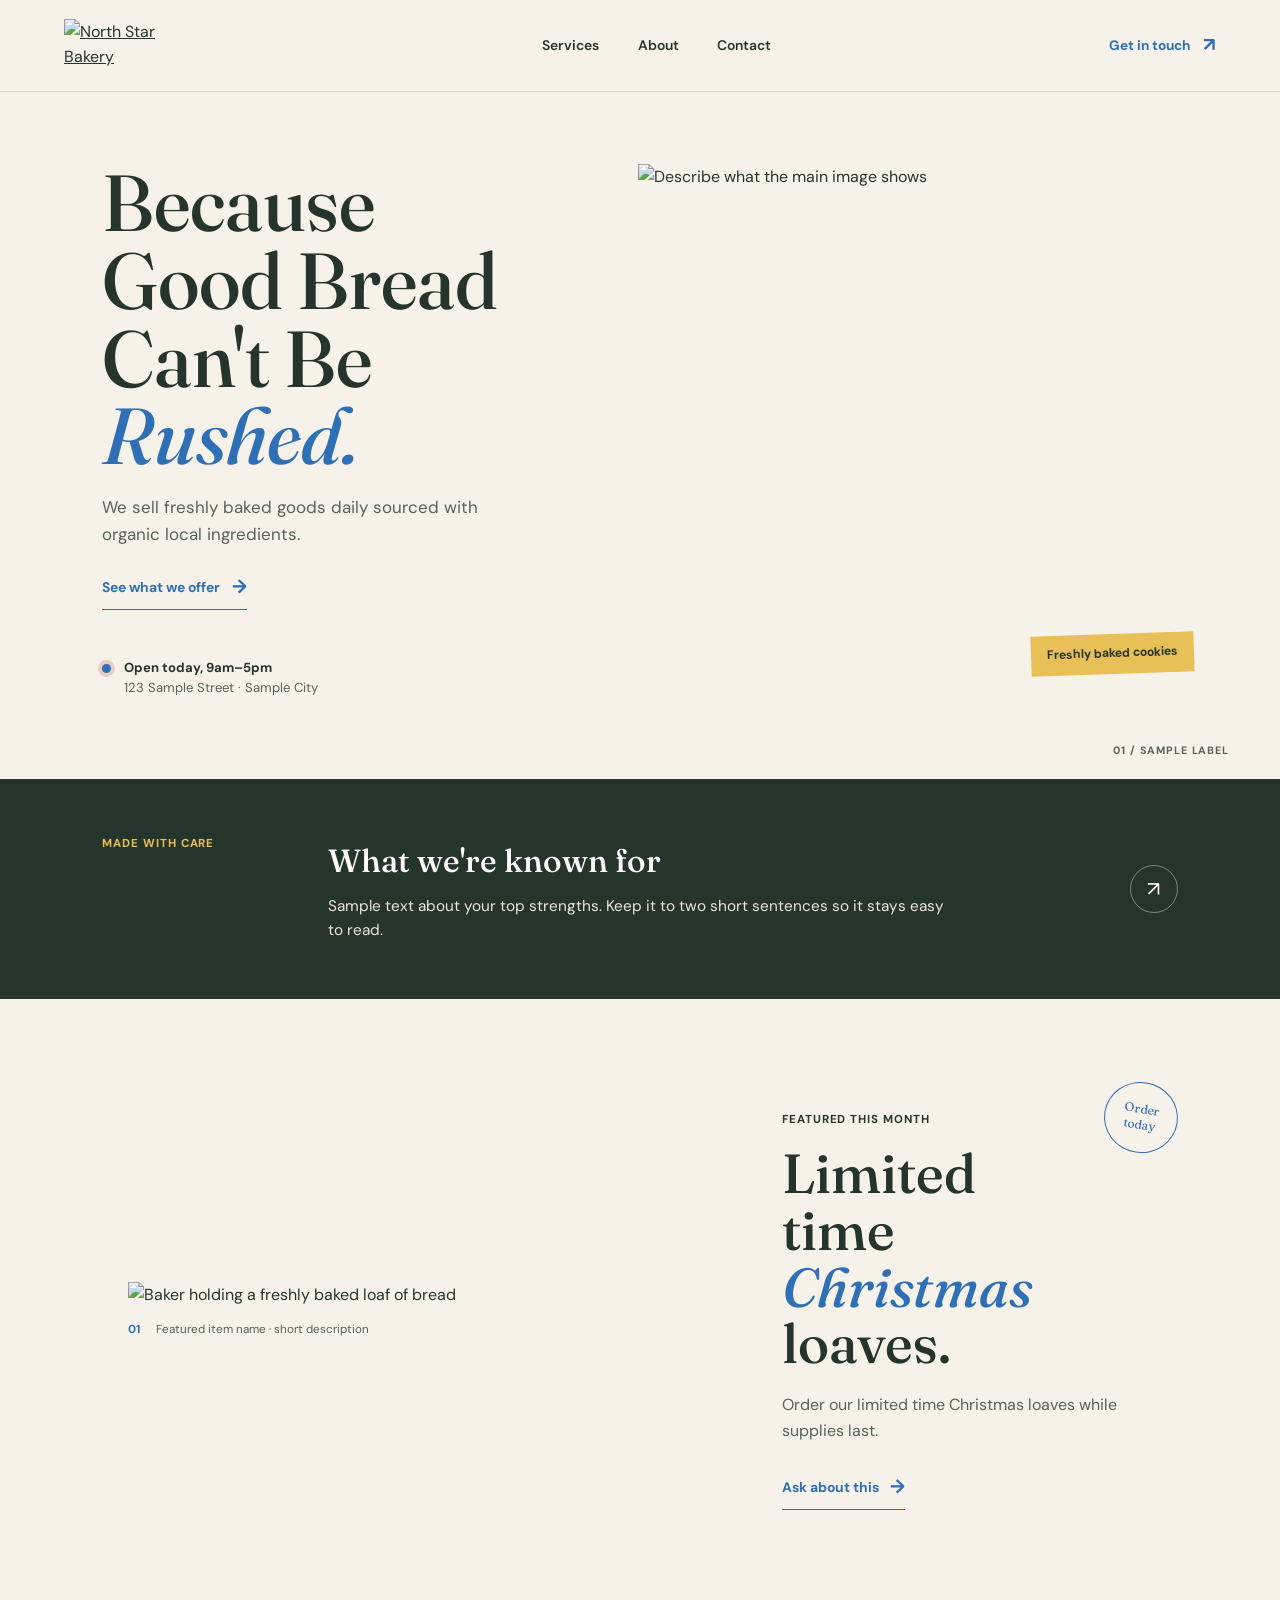
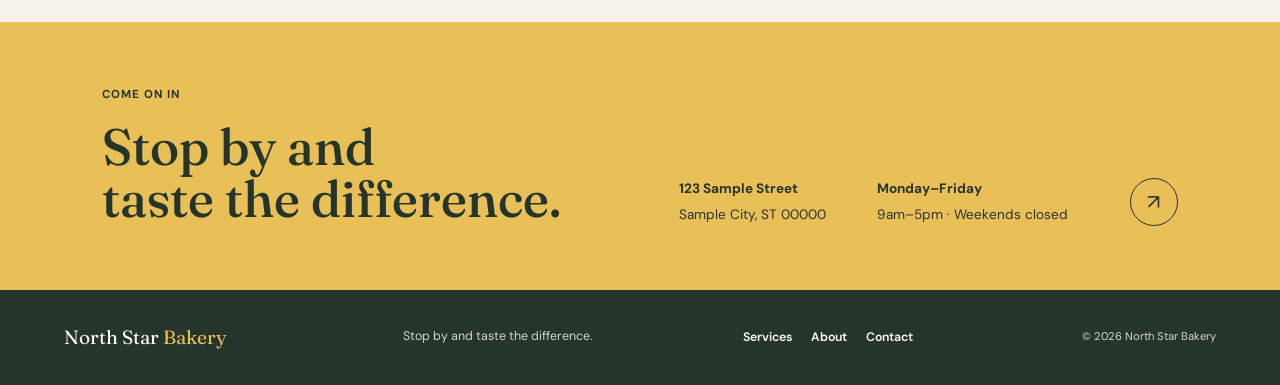
==== index.html @ 765b71d8 "Add files via upload" ====
<!doctype html>
<!--
  HOME PAGE
  HOW TO READ THIS FILE
  - HTML comments (like this one) are notes only you can see.
  - Look for "EDIT:" comments. They tell you what to change.
  - Change the TEXT between tags. Leave class="..." names alone, because styles.css uses them.
  - The header, nav and footer repeat on every page, so update them in all 4 files.
-->
<html lang="en">
<head>
  <meta charset="utf-8">
  <meta name="viewport" content="width=device-width, initial-scale=1">
  <!-- EDIT: This short description shows up in Google search results. -->
  <meta name="description" content="A short sentence describing your business.">
  <!-- EDIT: This is the text on the browser tab. Pattern: Page Name | Business Name -->
  <title>North Star Bakery | Your Tagline</title>
  <link rel="stylesheet" href="styles.css">
</head>
<body>
  <a class="skip-link" href="#main">Skip to content</a>

  <!-- ===== HEADER (same on every page) ===== -->
  <header class="site-header">
    <!-- EDIT: Swap the image file (src) for your logo. Keep the alt text describing it. -->
    <a class="brand" href="index.html" aria-label="North Star Bakery home"><img src="./Bakery_c/bakery-logo_c.png" alt="North Star Bakery"></a>
    <nav class="primary-nav" aria-label="Main navigation">
      <!-- EDIT: Change the link text. Do NOT change the href file names unless you rename the files. -->
      <a href="products.html">Services</a>
      <a href="about.html">About</a>
      <a href="contact.html">Contact</a>
    </nav>
    <!-- EDIT: This is the main call-to-action button (top right). -->
    <a class="header-order" href="contact.html#request">Get in touch <span aria-hidden="true">↗</span></a>
  </header>

  <main id="main">

    <!-- ===== HERO: the first thing visitors see ===== -->
    <section class="home-hero">
      <div class="hero-copy">
        <h1>Because Good Bread <br>Can't Be <em>Rushed.</em></h1>
        <p class="hero-intro">We sell freshly baked goods daily sourced with organic local ingredients.</p>
        <!-- EDIT: Link text. The arrow is decorative. -->
        <a class="text-link" href="products.html">See what we offer <span aria-hidden="true">→</span></a>
        <div class="hero-hours">
          <span class="open-dot" aria-hidden="true"></span>
          <!-- EDIT: Hours and address summary. -->
          <p><strong>Open today, 9am–5pm</strong><br>123 Sample Street · Sample City</p>
        </div>
      </div>
      <div class="hero-image-wrap">
        <picture class="hero-picture">
          <source media="(min-width: 720px)" srcset="./Bakery_c/bakery-feature-large_c.png">
          <img src="./Bakery_c/bakery-feature-small_c.png" alt="Describe what the main image shows" fetchpriority="high">
        </picture>
        <span class="image-note">Freshly baked cookies</span>
      </div>
      <div class="hero-index" aria-hidden="true">01 / SAMPLE LABEL</div>
    </section>

    <!-- ===== GREEN INTRO BAND ===== -->
    <section class="intro-band" aria-labelledby="known-for">
      <div class="section-label">Made with care</div>
      <div>
        <h2 id="known-for">What we're known for</h2>
        <p class="intro-band-copy">Sample text about your top strengths. Keep it to two short sentences so it stays easy to read.</p>
      </div>
      <a class="round-link" href="products.html" aria-label="Explore our services"><span aria-hidden="true">↗</span></a>
    </section>

    <!-- ===== FEATURE: one highlighted product, service or story ===== -->
    <section class="week-feature" aria-labelledby="weekly-title">
      <figure class="loaf-figure">
        <img src="./Bakery_c/bakery-signature-loaf_c.png" alt="Baker holding a freshly baked loaf of bread" fetchpriority="high">
        <figcaption><span>01</span> Featured item name · short description</figcaption>
      </figure>
      <div class="week-copy">
        <p class="eyebrow">Featured this month</p>
        <h2 id="weekly-title">Limited <br>time <br><em>Christmas</em><br>loaves.</h2>
        <p>Order our limited time Christmas loaves while supplies last.</p>
        <a class="text-link" href="contact.html#request">Ask about this <span aria-hidden="true">→</span></a>
      </div>
      <!-- EDIT: The round stamp. Keep it very short. -->
      <div class="week-stamp" aria-hidden="true">Order <br>today</div>
    </section>

    <!-- ===== YELLOW VISIT STRIP ===== -->
    <section class="visit-strip" aria-label="Visit us">
      <div>
        <p class="eyebrow">Come on in</p>
        <h2>Stop by and <br>taste the difference.</h2>
      </div>
      <div class="visit-details">
        <!-- EDIT: Address and hours. -->
        <p><strong>123 Sample Street</strong><br>Sample City, ST 00000</p>
        <p><strong>Monday–Friday</strong><br>9am–5pm · Weekends closed</p>
      </div>
      <a class="visit-arrow" href="contact.html" aria-label="Contact and location details"><span aria-hidden="true">↗</span></a>
    </section>
  </main>

  <!-- ===== FOOTER (same on every page) ===== -->
  <footer class="site-footer">
    <a class="footer-brand" href="index.html">North Star <span>Bakery</span></a>
    <p>Stop by and taste the difference.</p>
    <nav aria-label="Footer navigation"><a href="products.html">Services</a><a href="about.html">About</a><a href="contact.html">Contact</a></nav>
    <small>© 2026 North Star Bakery</small>
  </footer>
</body>
</html>
---- styles.css ----
/* ==========================================================
   STYLES.CSS: one stylesheet shared by all 4 pages

   HOW THIS FILE IS ORGANIZED
   1. Variables (:root)       colors, fonts, page margins. Change these first.
   2. Base + components       styles for PHONES (the default, "mobile-first").
   3. @media (min-width: 720px)   adds the TABLET / small laptop layout.
   4. @media (min-width: 1000px)  adds the wide DESKTOP layout.

   MOBILE-FIRST: write the phone layout first, then use min-width
   queries to ADD changes as the screen gets wider.
   LAYOUT: pages are arranged with Flexbox (display: flex).
   On phones most sections are a column (flex-direction: column).
   On wider screens they switch to a row.
   ========================================================== */

@import url('https://fonts.googleapis.com/css2?family=DM+Sans:wght@400;500;600;700&family=Fraunces:opsz,wght,SOFT,WONK@9..144,500,25,1;9..144,600,25,1&display=swap');

/* ---------- 1. VARIABLES ---------- */
:root {
  color-scheme: light;

  /* PALETTE: 4 main colors + tints of them */
  /* TRY IT: change --tomato to #2f6fb5 and every accent turns blue. */
  --ink: #26352c;          /* 1. deep green: text, dark bands */
  --paper: #f6f2e9;        /* 2. cream: page background */
  --tomato: #2f6fb5;       /* 3. terracotta: links, buttons, accents */
  --sun: #e9bf58;          /* 4. gold: highlight bands */
  --muted: #56625a;        /* tint of green (secondary text) */
  --white: #fffdf7;        /* tint of cream */
  --line: #d8d4c8;         /* tint of cream (borders) */
  --soft: #ebe6d9;         /* tint of cream (cards) */

  /* FONTS: exactly 2 families */
  --sans: 'DM Sans', 'Trebuchet MS', sans-serif;   /* body text */
  --serif: 'Fraunces', Georgia, serif;             /* headings */

  /* PAGE SIDE MARGINS: phone values. Widened in the media queries below. */
  --gutter: 1.25rem;       /* normal sections */
  --gutter-wide: 1.25rem;  /* narrower-looking sections */
}

/* ---------- 2. BASE (PHONE) STYLES ---------- */
* { box-sizing: border-box; }
html { scroll-behavior: smooth; }
body { margin: 0; background: var(--paper); color: var(--ink); font-family: var(--sans); font-size: 15px; line-height: 1.6; }
img { display: block; max-width: 100%; }
a { color: inherit; }
a:focus-visible, button:focus-visible, input:focus-visible, select:focus-visible, textarea:focus-visible { outline: 3px solid var(--tomato); outline-offset: 3px; }
.skip-link { position: absolute; left: 1rem; top: -5rem; z-index: 10; padding: .7rem 1rem; background: var(--ink); color: var(--white); }
.skip-link:focus { top: 1rem; }
h1, h2, h3, p, figure { margin-top: 0; }
h1, h2, h3 { font-weight: 500; }
h1 em, h2 em { color: var(--tomato); font-weight: 500; }

/* Shared heading styles */
.home-hero h1, .page-heading h1 { margin: 0 0 1.2rem; font-family: var(--serif); font-size: 3.5rem; line-height: .98; }
.week-copy h2, .visit-strip h2, .story-copy h2, .sourcing-section h2, .people-heading h2, .welcome-audio h2 { margin: 0 0 1.25rem; font-family: var(--serif); font-size: 2.8rem; line-height: 1.03; }
.eyebrow { margin: 0 0 1rem; color: var(--ink); font-size: .72rem; font-weight: 700; letter-spacing: .08em; text-transform: uppercase; }
.eyebrow-mark { display: inline-block; width: 8px; height: 8px; margin: 0 .55rem .05rem 0; border-radius: 50%; background: var(--tomato); }
.text-link { display: inline-flex; align-items: center; gap: .7rem; padding: .4rem 0; color: var(--tomato); font-size: .87rem; font-weight: 700; text-decoration: none; border-bottom: 1px solid var(--tomato); }
.text-link span { font-size: 1.2rem; transition: transform .2s ease; }
.text-link:hover span { transform: translateX(4px); }

/* ----- Header (flex row that wraps: logo + button on row 1, nav on row 2) ----- */
.site-header { display: flex; flex-wrap: wrap; align-items: center; justify-content: space-between; gap: .45rem 1rem; padding: .75rem 1.15rem; border-bottom: 1px solid var(--line); background: var(--paper); }
.brand { display: block; width: 120px; flex: 0 0 auto; }
.brand img { width: 100%; height: 44px; object-fit: contain; object-position: left center; }
.primary-nav { order: 3; width: 100%; display: flex; justify-content: space-between; padding-top: .6rem; border-top: 1px solid var(--line); }
.primary-nav a, .site-footer nav a { text-decoration: none; font-size: .78rem; font-weight: 600; }
.primary-nav a { padding: .2rem 0; }
.primary-nav a:hover, .site-footer nav a:hover { color: var(--tomato); }
.primary-nav a[aria-current="page"] { text-decoration: underline; text-decoration-color: var(--tomato); text-decoration-thickness: 2px; text-underline-offset: 6px; }
.header-order { display: inline-flex; align-items: center; gap: .8rem; margin-left: auto; color: var(--tomato); font-size: .78rem; font-weight: 700; text-decoration: none; white-space: nowrap; }
.header-order span { font-size: 1.2rem; }

/* ----- Home: hero (column on phones: text, then image) ----- */
.home-hero { display: flex; flex-direction: column; gap: 2rem; position: relative; padding: 3rem 1.25rem 3.5rem; overflow: hidden; }
.hero-copy { position: relative; z-index: 1; min-width: 0; max-width: 520px; }
.hero-intro { max-width: 360px; color: var(--muted); font-size: .98rem; }
.hero-hours { display: flex; gap: .8rem; align-items: flex-start; margin-top: 1.6rem; color: var(--muted); font-size: .82rem; line-height: 1.55; }
.hero-hours p { margin: 0; }
.hero-hours strong { color: var(--ink); }
.open-dot { flex: 0 0 9px; width: 9px; height: 9px; margin-top: .35rem; border-radius: 50%; background: var(--tomato); box-shadow: 0 0 0 4px #a9432e33; }
.hero-image-wrap { position: relative; margin: 0 .4rem 0 0; aspect-ratio: 1 / 1; }
.hero-picture { display: block; width: 100%; height: 100%; overflow: hidden; }
.hero-picture img { width: 100%; height: 100%; object-fit: cover; }
.image-note { position: absolute; right: -.4rem; bottom: 1rem; padding: .65rem 1rem; background: var(--sun); color: var(--ink); font-size: .76rem; font-weight: 700; transform: rotate(-2deg); }
.hero-index { position: absolute; right: 1.25rem; bottom: 1rem; color: var(--muted); font-size: .67rem; font-weight: 700; letter-spacing: .08em; }

/* ----- Home: green intro band ----- */
.intro-band { display: flex; flex-wrap: wrap; align-items: center; gap: .8rem; padding: 2.5rem var(--gutter); background: var(--ink); color: var(--white); }
.section-label { flex: 1 1 100%; color: var(--sun); font-size: .72rem; font-weight: 700; letter-spacing: .08em; text-transform: uppercase; }
.intro-band > div:not(.section-label) { flex: 1 1 0; min-width: 0; }
.intro-band h2 { margin: 0 0 .5rem; font-family: var(--serif); font-size: 1.75rem; }
.intro-band-copy { max-width: 620px; margin: 0; color: var(--soft); font-size: .86rem; }
.round-link, .visit-arrow { display: flex; flex: 0 0 42px; width: 42px; aspect-ratio: 1; align-items: center; justify-content: center; border: 1px solid #ffffff66; border-radius: 50%; color: var(--white); font-size: 1.3rem; text-decoration: none; transition: background .2s, color .2s; }
.round-link:hover, .visit-arrow:hover { background: var(--sun); color: var(--ink); }

/* ----- Home: featured item (column on phones) ----- */
.week-feature { display: flex; flex-direction: column; gap: 2.5rem; position: relative; padding: 4rem 1.25rem 4.5rem; }
.loaf-figure { margin: 0; }
.loaf-figure img { width: 100%; max-height: 590px; object-fit: cover; }
.loaf-figure figcaption { display: flex; gap: 1rem; margin-top: .8rem; color: var(--muted); font-size: .73rem; }
.loaf-figure figcaption span { color: var(--tomato); font-weight: 700; }
.week-copy { max-width: 460px; }
.week-copy > p:not(.eyebrow) { margin-bottom: 1.4rem; color: var(--muted); }
.week-stamp { position: absolute; top: 2.8rem; right: 1.5rem; padding: 1.15rem; border: 1px solid var(--tomato); border-radius: 50%; background: var(--paper); color: var(--tomato); font-family: var(--serif); font-size: .65rem; line-height: 1.3; text-align: center; transform: rotate(9deg); }

/* ----- Home: gold visit strip ----- */
.visit-strip { display: flex; flex-wrap: wrap; align-items: flex-end; gap: 1.5rem; padding: 2.8rem var(--gutter); background: var(--sun); }
.visit-strip > div:first-child { flex: 1 1 100%; }
.visit-strip .eyebrow { color: var(--ink); }
.visit-strip h2 { margin: 0; }
.visit-details { display: flex; flex: 1 1 0; flex-wrap: wrap; gap: 1rem 2rem; }
.visit-details p { margin: 0; font-size: .85rem; }
.visit-details strong { display: inline-block; margin-bottom: .3rem; }
.visit-arrow { border-color: var(--ink); color: var(--ink); }

/* ----- Footer (2x2 on phones, one row on desktop) ----- */
.site-footer { display: flex; flex-wrap: wrap; align-items: center; justify-content: space-between; gap: .9rem; padding: 1.5rem 1.25rem; background: var(--ink); color: var(--white); }
.site-footer > * { flex: 1 1 40%; }
.footer-brand { font-family: var(--serif); font-size: 1.2rem; text-decoration: none; }
.footer-brand span { color: var(--sun); }
.site-footer p { margin: 0; color: var(--line); font-size: .78rem; }
.site-footer nav { display: flex; justify-content: flex-end; gap: .9rem; }
.site-footer nav a { font-size: .7rem; }
.site-footer small { color: var(--line); font-size: .65rem; text-align: right; }

/* ----- Inner pages: heading ----- */
.inner-page { min-height: 70vh; }
.page-heading { display: flex; flex-direction: column; padding: 3.5rem 1.25rem 3rem; }
.page-heading > p:last-child { max-width: 460px; margin: 0; color: var(--muted); }
.about-heading { padding-bottom: 3rem; }
.contact-heading { padding-bottom: 2.5rem; }

/* ----- Services page ----- */
.menu-feature { display: flex; flex-direction: column; margin-inline: 1.25rem; background: var(--ink); color: var(--white); }
.menu-feature img { width: 100%; height: 250px; object-fit: cover; }
.menu-feature div { padding: 1.4rem; }
.menu-feature-number { color: var(--sun); font-size: .7rem; font-weight: 700; letter-spacing: .08em; text-transform: uppercase; }
.menu-feature div p { max-width: 300px; margin: .75rem 0 0; font-family: var(--serif); font-size: 1.35rem; line-height: 1.25; }
.menu-list { display: flex; flex-direction: column; gap: 2.8rem; padding: 3.5rem 1.25rem; }
.menu-category { flex: 1 1 0; min-width: 0; }
.category-heading { display: flex; flex-wrap: wrap; align-items: baseline; gap: .3rem .75rem; padding-bottom: .8rem; border-bottom: 1px solid var(--ink); }
.category-heading > span { color: var(--tomato); font-size: .72rem; font-weight: 700; }
.category-heading h2 { flex: 1 1 auto; margin: 0; font-family: var(--serif); font-size: 1.8rem; }
.price-range { margin: 0; color: var(--muted); font-size: .75rem; }
.category-intro { margin: .9rem 0 1.3rem; color: var(--muted); font-size: .82rem; }
.menu-category ul { margin: 0; padding: 0; list-style: none; }
.menu-category li { display: flex; justify-content: space-between; gap: 1rem; padding: .85rem 0; border-top: 1px solid var(--line); font-size: .82rem; }
.menu-category li > span:last-child { flex: 0 0 auto; color: var(--ink); font-weight: 700; }
.menu-category li strong, .menu-category li small { display: block; }
.menu-category li small { margin-top: .2rem; color: var(--muted); font-size: .72rem; }
.menu-note { margin: -1.5rem 1.25rem 2.5rem; color: var(--muted); font-size: .75rem; }
.callout-band { display: flex; flex-direction: column; align-items: flex-start; gap: 1rem; padding: 1.5rem 1.25rem; background: var(--soft); }
.callout-band p { margin: 0; font-family: var(--serif); font-size: 1.3rem; }

/* ----- About page ----- */
.story-layout { display: flex; flex-direction: column; gap: 2rem; padding: 0 1.25rem 4rem; }
.story-image { width: 100%; max-height: 360px; object-fit: cover; }
.story-copy { max-width: 430px; }
.story-copy h2 { margin-bottom: 1.5rem; }
.story-copy > p:not(.eyebrow) { color: var(--muted); }
.sourcing-section { display: flex; flex-direction: column; padding: 3rem 1.25rem; background: var(--ink); color: var(--white); }
.sourcing-section .eyebrow { color: var(--sun); }
.sourcing-section h2 { margin-bottom: 1.2rem; }
.sourcing-section h2 em { color: var(--sun); }
.sourcing-copy { max-width: 510px; color: var(--soft); font-size: .87rem; }
.sourcing-copy p:last-child { margin-bottom: 0; }
.people-section { display: flex; flex-direction: column; gap: 2rem; padding: 4rem 1.25rem; }
.people-heading h2 { margin-bottom: 0; }
.people-list { flex: 1 1 0; }
.people-list article { display: flex; gap: 1rem; padding: 1.2rem 0; border-bottom: 1px solid var(--line); }
.people-list article:first-child { border-top: 1px solid var(--line); }
.people-list article > span { flex: 0 0 2rem; padding-top: .25rem; color: var(--tomato); font-size: .72rem; font-weight: 700; }
.people-list h3 { margin: 0; font-family: var(--serif); font-size: 1.3rem; }
.people-list p { margin: .2rem 0 0; color: var(--muted); font-size: .8rem; }
.welcome-audio { display: flex; flex-direction: column; gap: 1.5rem; padding: 2.7rem 1.25rem; background: var(--sun); }
.welcome-audio .eyebrow { color: var(--ink); }
.welcome-audio h2 { margin: 0; }
.welcome-audio h2 em { color: var(--ink); }
.audio-box audio { width: 100%; }
.audio-box span { display: block; margin-top: .45rem; color: var(--ink); font-size: .72rem; }

/* ----- Contact page ----- */
.contact-layout { display: flex; flex-direction: column; gap: 3rem; padding: 0 1.25rem 4rem; }
.request-section { min-width: 0; }
.request-section h2 { margin: 0 0 2rem; font-family: var(--serif); font-size: 1.7rem; }
.request-section .eyebrow { margin-bottom: .6rem; }
fieldset { margin: 0 0 1.8rem; padding: 0; border: 0; min-width: 0; }
legend { padding: 0; margin-bottom: 1rem; font-family: var(--serif); font-size: 1.15rem; font-weight: 500; color: var(--ink); }
legend::after { content: ""; display: block; width: 2.5rem; height: 2px; margin-top: .4rem; background: var(--tomato); }
.form-row { display: flex; flex-direction: column; }
.field { margin-bottom: 1.2rem; min-width: 0; }
.field label { display: block; margin-bottom: .45rem; font-size: .79rem; font-weight: 700; }
.field label > span:not(.optional) { color: var(--tomato); }
.optional { margin-left: .35rem; color: var(--muted); font-size: .7rem; font-weight: 400; }
.field input, .field select, .field textarea { width: 100%; min-height: 48px; padding: .7rem .8rem; border: 1px solid var(--muted); border-radius: 0; background: var(--white); color: var(--ink); font: inherit; font-size: .85rem; }
.field textarea { min-height: 100px; resize: vertical; }
.field input::placeholder, .field textarea::placeholder { color: var(--muted); }
.form-note { margin: .3rem 0 1.4rem; color: var(--muted); font-size: .75rem; }
.submit-button { display: inline-flex; align-items: center; gap: 1.2rem; min-height: 50px; padding: .7rem 1.15rem; border: 0; background: var(--tomato); color: var(--white); font: 700 .85rem var(--sans); cursor: pointer; }
.submit-button span { font-size: 1.2rem; transition: transform .2s ease; }
.submit-button:hover { background: var(--ink); }
.submit-button:hover span { transform: translateX(4px); }
.visit-card { max-width: 500px; background: var(--soft); }
.visit-card > img { width: 100%; height: 240px; object-fit: cover; }
.visit-card-body { padding: 1.5rem; }
.visit-card-body .eyebrow { margin-bottom: .5rem; }
.visit-card-body h2 { margin: 0 0 .65rem; font-family: var(--serif); font-size: 1.6rem; }
.visit-card-body > p:not(.eyebrow) { color: var(--muted); font-size: .82rem; }
.visit-card-body a { text-decoration-color: var(--muted); text-underline-offset: 3px; }
.hours-list { margin: 1.2rem 0 0; padding-top: .75rem; border-top: 1px solid var(--line); }
.hours-list div { display: flex; justify-content: space-between; padding: .25rem 0; font-size: .78rem; }
.hours-list dt { font-weight: 700; }
.hours-list dd { margin: 0; color: var(--muted); }

/* ==========================================================
   3. TABLET / SMALL LAPTOP  (720px and wider)
   Columns that were stacked now sit side by side.
   ========================================================== */
@media (min-width: 720px) {
  :root {
    --gutter: clamp(1.25rem, 8vw, 8.5rem);
    --gutter-wide: clamp(1.25rem, 10vw, 12rem);
  }
  body { font-size: 16px; }

  .home-hero h1, .page-heading h1 { font-size: clamp(3.25rem, 6.2vw, 6rem); }
  .week-copy h2, .visit-strip h2, .story-copy h2, .sourcing-section h2, .people-heading h2, .welcome-audio h2 { font-size: clamp(2.4rem, 4.3vw, 4.2rem); }

  /* Header: logo | nav | button on one row */
  .site-header { flex-wrap: nowrap; gap: 1.5rem; min-height: 92px; padding: 1rem clamp(1.25rem, 5vw, 5.25rem); }
  .brand { width: 140px; }
  .brand img { height: 54px; }
  .primary-nav { order: 0; width: auto; justify-content: center; gap: clamp(1rem, 3vw, 3rem); padding-top: 0; border-top: 0; }
  .primary-nav a, .site-footer nav a { font-size: .87rem; }
  .header-order { margin-left: 0; font-size: .85rem; }

  /* Hero: text left, image right */
  .home-hero { flex-direction: row; align-items: center; gap: clamp(2rem, 6vw, 6.25rem); min-height: 590px; padding: 4.5rem var(--gutter) 5rem; }
  .hero-copy { flex: 0.92 1 0; }
  .hero-intro { max-width: 420px; font-size: 1.06rem; }
  .hero-hours { margin-top: 3rem; }
  .hero-image-wrap { flex: 1.08 1 0; min-width: 0; align-self: stretch; margin: 0; aspect-ratio: auto; min-height: 410px; max-height: 530px; }
  .image-note { right: -1rem; bottom: 1.25rem; }
  .hero-index { right: clamp(1.25rem, 4vw, 4.5rem); bottom: 1.2rem; }

  .intro-band { flex-wrap: nowrap; gap: 2rem; padding: 3.5rem var(--gutter); }
  .section-label { flex: 0 0 18%; align-self: flex-start; }
  .intro-band h2 { font-size: 2rem; }
  .intro-band-copy { font-size: .96rem; }
  .round-link, .visit-arrow { flex-basis: 48px; width: 48px; }

  .week-feature { flex-direction: row; align-items: center; gap: clamp(3rem, 8vw, 8rem); padding: 7rem var(--gutter-wide); }
  .loaf-figure { flex: 1.1 1 0; min-width: 0; }
  .week-copy { flex: 0.9 1 0; max-width: 370px; }
  .week-stamp { top: 5.2rem; right: 8%; font-size: .77rem; background: transparent; }

  .visit-strip { flex-wrap: nowrap; gap: 2rem; padding: 4rem var(--gutter); }
  .visit-strip > div:first-child { flex: 1.3 1 0; }
  .visit-strip h2 { font-size: clamp(2.25rem, 4vw, 3.7rem); }
  .visit-details { flex: 1 1 0; flex-wrap: nowrap; gap: clamp(1.5rem, 4vw, 4rem); }

  .site-footer { flex-wrap: nowrap; gap: 1rem; padding: 2rem clamp(1.25rem, 5vw, 5.25rem); }
  .site-footer > * { flex: 1 1 0; }
  .site-footer > small { flex: 0 0 auto; }
  .site-footer nav { justify-content: flex-start; gap: 1.2rem; }
  .site-footer nav a { font-size: .77rem; }
  .site-footer small { font-size: .7rem; }

  .page-heading { flex-direction: row; flex-wrap: wrap; align-items: flex-end; column-gap: 5vw; padding: 5rem var(--gutter) 4rem; }
  .page-heading .eyebrow { flex: 1 1 100%; }
  .page-heading h1 { flex: 1 1 0; margin-bottom: 0; }
  .page-heading > p:last-child { flex: 0 1 300px; margin-bottom: .35rem; }
  .about-heading { padding-bottom: 5rem; }
  .contact-heading { padding-bottom: 3rem; }

  .menu-feature { flex-direction: row; align-items: flex-end; margin-inline: var(--gutter); }
  .menu-feature img { flex: 1.15 1 0; min-width: 0; height: 320px; }
  .menu-feature div { flex: .85 1 0; padding: 2rem 2.5rem; }
  .menu-feature div p { font-size: 1.6rem; }
  .menu-list { flex-direction: row; gap: clamp(1.5rem, 4vw, 5rem); padding: 5rem var(--gutter); }
  .category-heading h2 { font-size: 1.4rem; }
  .price-range { flex: 1 1 100%; }
  .category-intro { min-height: 75px; }
  .menu-note { margin: -2rem var(--gutter) 3.5rem; }
  .callout-band { flex-direction: row; align-items: center; justify-content: space-between; padding: 2rem var(--gutter); }
  .callout-band p { font-size: 1.5rem; }

  .story-layout { flex-direction: row; align-items: center; gap: clamp(3rem, 8vw, 8rem); padding: 0 var(--gutter) 7rem; }
  .story-image { flex: 1.1 1 0; min-width: 0; max-height: 560px; }
  .story-copy { flex: 0.9 1 0; }
  .sourcing-section { flex-direction: row; flex-wrap: wrap; align-items: flex-end; gap: 2rem 5vw; padding: 4rem var(--gutter-wide); }
  .sourcing-section .eyebrow { flex: 1 1 100%; margin-bottom: -.5rem; }
  .sourcing-section h2 { flex: 1 1 0; margin: 0; }
  .sourcing-copy { flex: 1 1 0; font-size: .92rem; }
  .people-section { flex-direction: row; gap: 4rem; padding: 6rem var(--gutter-wide); }
  .people-heading { flex: .85 1 0; }
  .people-list { flex: 1.15 1 0; }
  .welcome-audio { flex-direction: row; align-items: center; gap: 2rem; padding: 3rem var(--gutter-wide); }
  .welcome-audio > * { flex: 1 1 0; }

  .contact-layout { gap: clamp(3rem, 8vw, 8rem); padding: 0 var(--gutter) 7rem; }
  .request-section h2 { font-size: 2rem; }
  .form-row { flex-direction: row; gap: 1.2rem; }
  .form-row .field { flex: 1 1 0; }
}

/* ==========================================================
   4. DESKTOP  (1000px and wider)
   Contact page: form and location card sit side by side.
   ========================================================== */
@media (min-width: 1000px) {
  .contact-layout { flex-direction: row; align-items: flex-start; }
  .request-section { flex: 1.2 1 0; }
  .visit-card { flex: 0.8 1 280px; max-width: none; }
  .category-intro { min-height: 54px; }
  .category-heading h2 { font-size: 1.8rem; }
  .price-range { flex: 0 0 auto; }
  .page-heading > p:last-child { flex-basis: 380px; }
}

@media (prefers-reduced-motion: reduce) {
  *, *::before, *::after { scroll-behavior: auto !important; transition-duration: .01ms !important; }
}
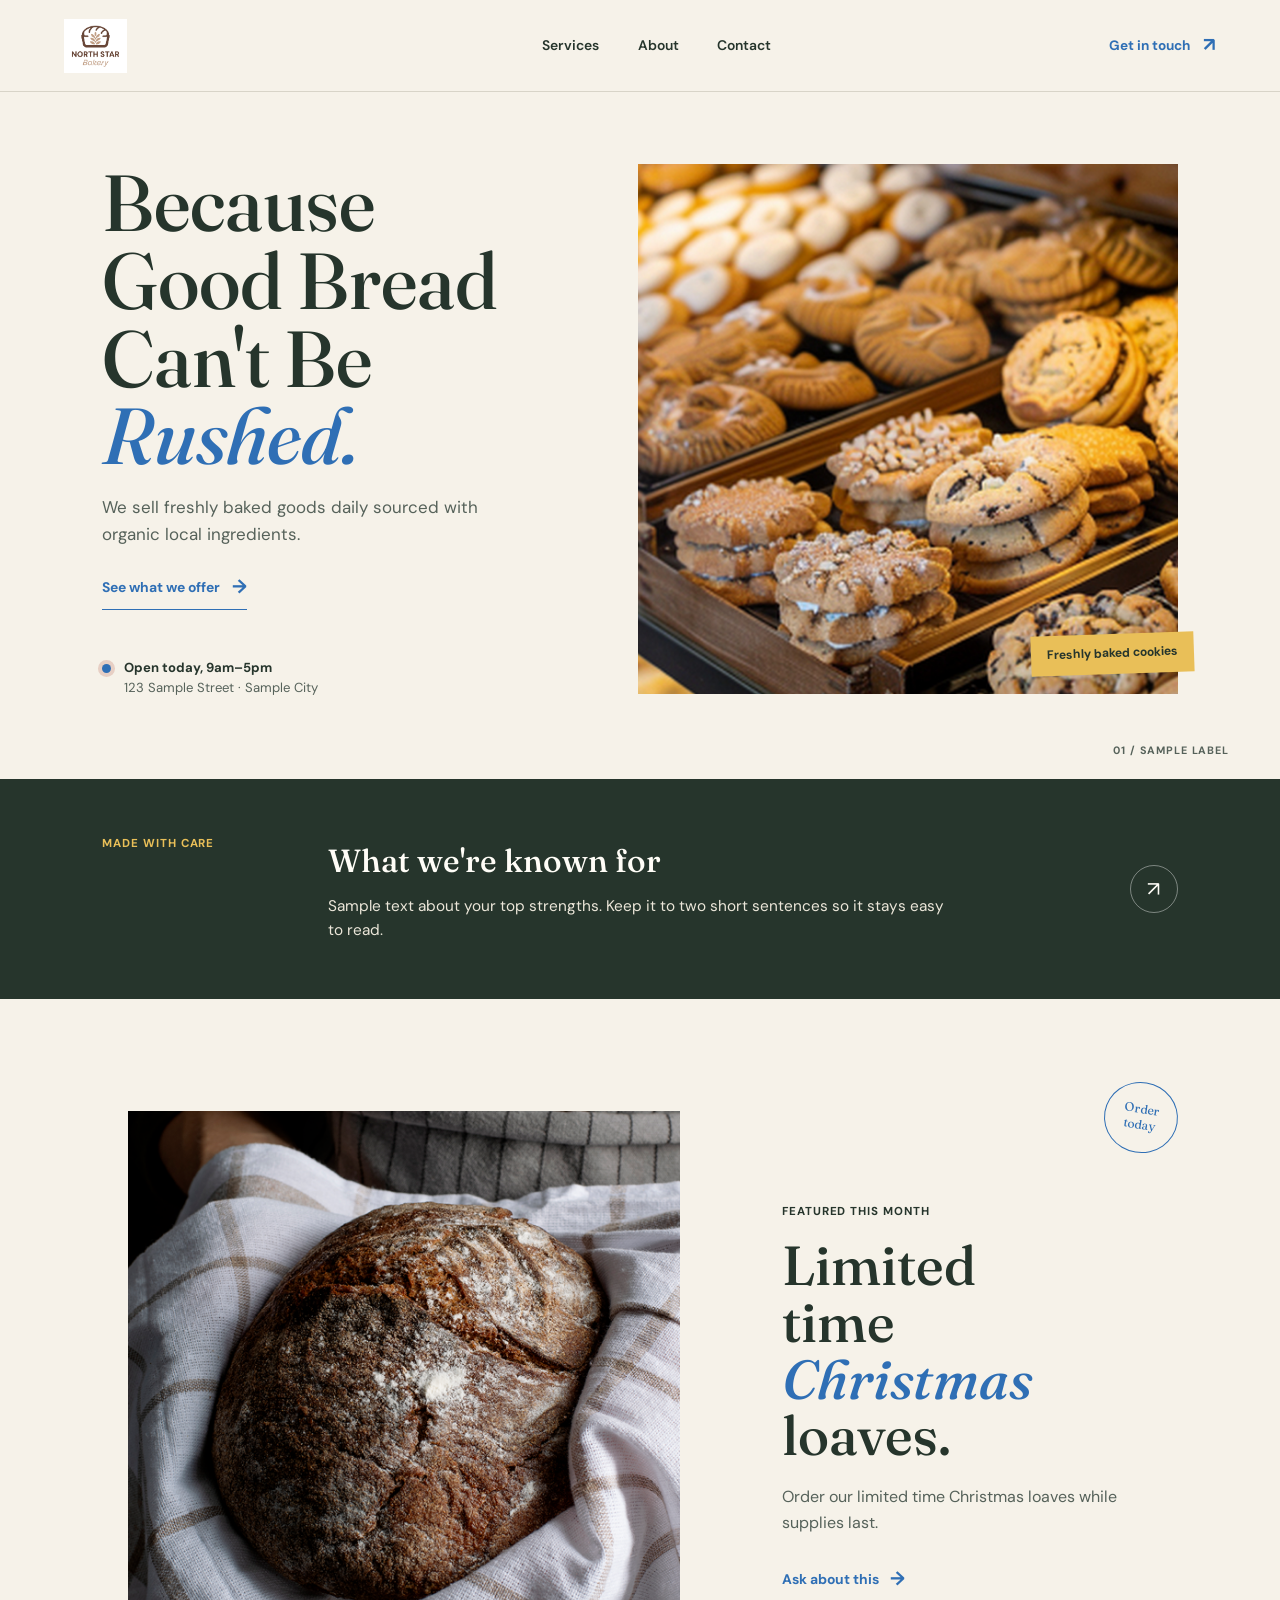
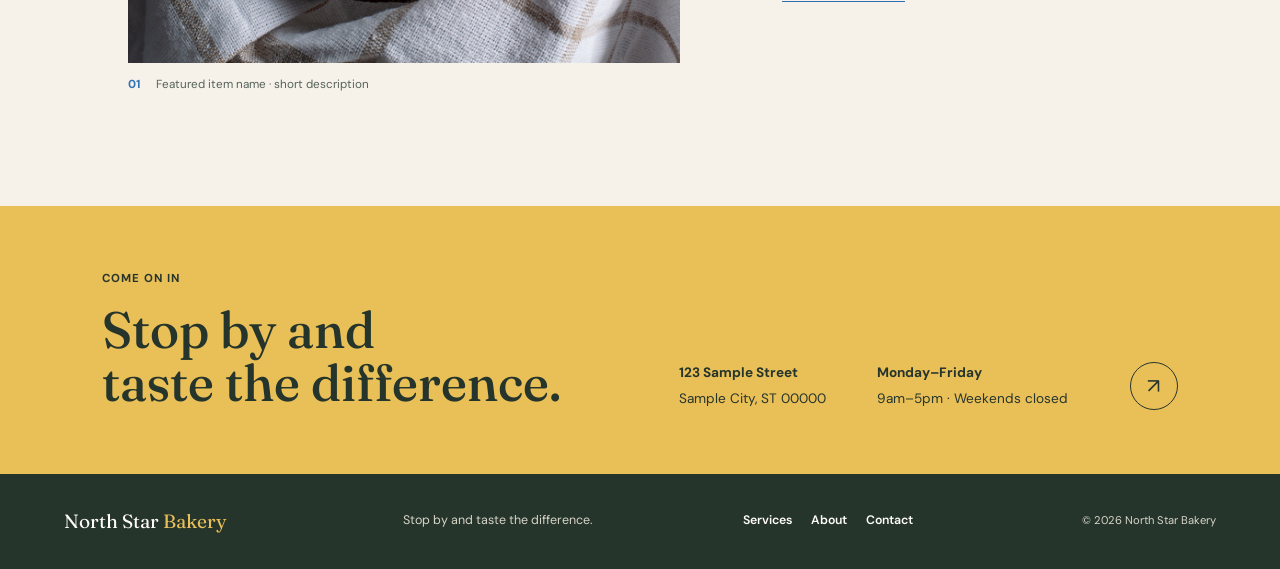
==== commit 104baf63: "Folder update" ====
--- a/index.html
+++ b/index.html
@@ -1,51 +1,34 @@
 <!doctype html>
-<!--
-  HOME PAGE
-  HOW TO READ THIS FILE
-  - HTML comments (like this one) are notes only you can see.
-  - Look for "EDIT:" comments. They tell you what to change.
-  - Change the TEXT between tags. Leave class="..." names alone, because styles.css uses them.
-  - The header, nav and footer repeat on every page, so update them in all 4 files.
--->
 <html lang="en">
 <head>
   <meta charset="utf-8">
   <meta name="viewport" content="width=device-width, initial-scale=1">
-  <!-- EDIT: This short description shows up in Google search results. -->
-  <meta name="description" content="A short sentence describing your business.">
-  <!-- EDIT: This is the text on the browser tab. Pattern: Page Name | Business Name -->
-  <title>North Star Bakery | Your Tagline</title>
+  <meta name="description" content="North Star Bakery, using local ingredients.">
+  <title>North Star Bakery | Taste the difference </title>
   <link rel="stylesheet" href="styles.css">
 </head>
 <body>
   <a class="skip-link" href="#main">Skip to content</a>
 
-  <!-- ===== HEADER (same on every page) ===== -->
   <header class="site-header">
-    <!-- EDIT: Swap the image file (src) for your logo. Keep the alt text describing it. -->
     <a class="brand" href="index.html" aria-label="North Star Bakery home"><img src="./Bakery_c/bakery-logo_c.png" alt="North Star Bakery"></a>
     <nav class="primary-nav" aria-label="Main navigation">
-      <!-- EDIT: Change the link text. Do NOT change the href file names unless you rename the files. -->
       <a href="products.html">Services</a>
       <a href="about.html">About</a>
       <a href="contact.html">Contact</a>
     </nav>
-    <!-- EDIT: This is the main call-to-action button (top right). -->
     <a class="header-order" href="contact.html#request">Get in touch <span aria-hidden="true">↗</span></a>
   </header>
 
   <main id="main">
 
-    <!-- ===== HERO: the first thing visitors see ===== -->
     <section class="home-hero">
       <div class="hero-copy">
         <h1>Because Good Bread <br>Can't Be <em>Rushed.</em></h1>
         <p class="hero-intro">We sell freshly baked goods daily sourced with organic local ingredients.</p>
-        <!-- EDIT: Link text. The arrow is decorative. -->
         <a class="text-link" href="products.html">See what we offer <span aria-hidden="true">→</span></a>
         <div class="hero-hours">
           <span class="open-dot" aria-hidden="true"></span>
-          <!-- EDIT: Hours and address summary. -->
           <p><strong>Open today, 9am–5pm</strong><br>123 Sample Street · Sample City</p>
         </div>
       </div>
@@ -59,7 +42,6 @@
       <div class="hero-index" aria-hidden="true">01 / SAMPLE LABEL</div>
     </section>
 
-    <!-- ===== GREEN INTRO BAND ===== -->
     <section class="intro-band" aria-labelledby="known-for">
       <div class="section-label">Made with care</div>
       <div>
@@ -69,7 +51,6 @@
       <a class="round-link" href="products.html" aria-label="Explore our services"><span aria-hidden="true">↗</span></a>
     </section>
 
-    <!-- ===== FEATURE: one highlighted product, service or story ===== -->
     <section class="week-feature" aria-labelledby="weekly-title">
       <figure class="loaf-figure">
         <img src="./Bakery_c/bakery-signature-loaf_c.png" alt="Baker holding a freshly baked loaf of bread" fetchpriority="high">
@@ -81,18 +62,15 @@
         <p>Order our limited time Christmas loaves while supplies last.</p>
         <a class="text-link" href="contact.html#request">Ask about this <span aria-hidden="true">→</span></a>
       </div>
-      <!-- EDIT: The round stamp. Keep it very short. -->
       <div class="week-stamp" aria-hidden="true">Order <br>today</div>
     </section>
 
-    <!-- ===== YELLOW VISIT STRIP ===== -->
     <section class="visit-strip" aria-label="Visit us">
       <div>
         <p class="eyebrow">Come on in</p>
         <h2>Stop by and <br>taste the difference.</h2>
       </div>
       <div class="visit-details">
-        <!-- EDIT: Address and hours. -->
         <p><strong>123 Sample Street</strong><br>Sample City, ST 00000</p>
         <p><strong>Monday–Friday</strong><br>9am–5pm · Weekends closed</p>
       </div>
@@ -100,7 +78,6 @@
     </section>
   </main>
 
-  <!-- ===== FOOTER (same on every page) ===== -->
   <footer class="site-footer">
     <a class="footer-brand" href="index.html">North Star <span>Bakery</span></a>
     <p>Stop by and taste the difference.</p>
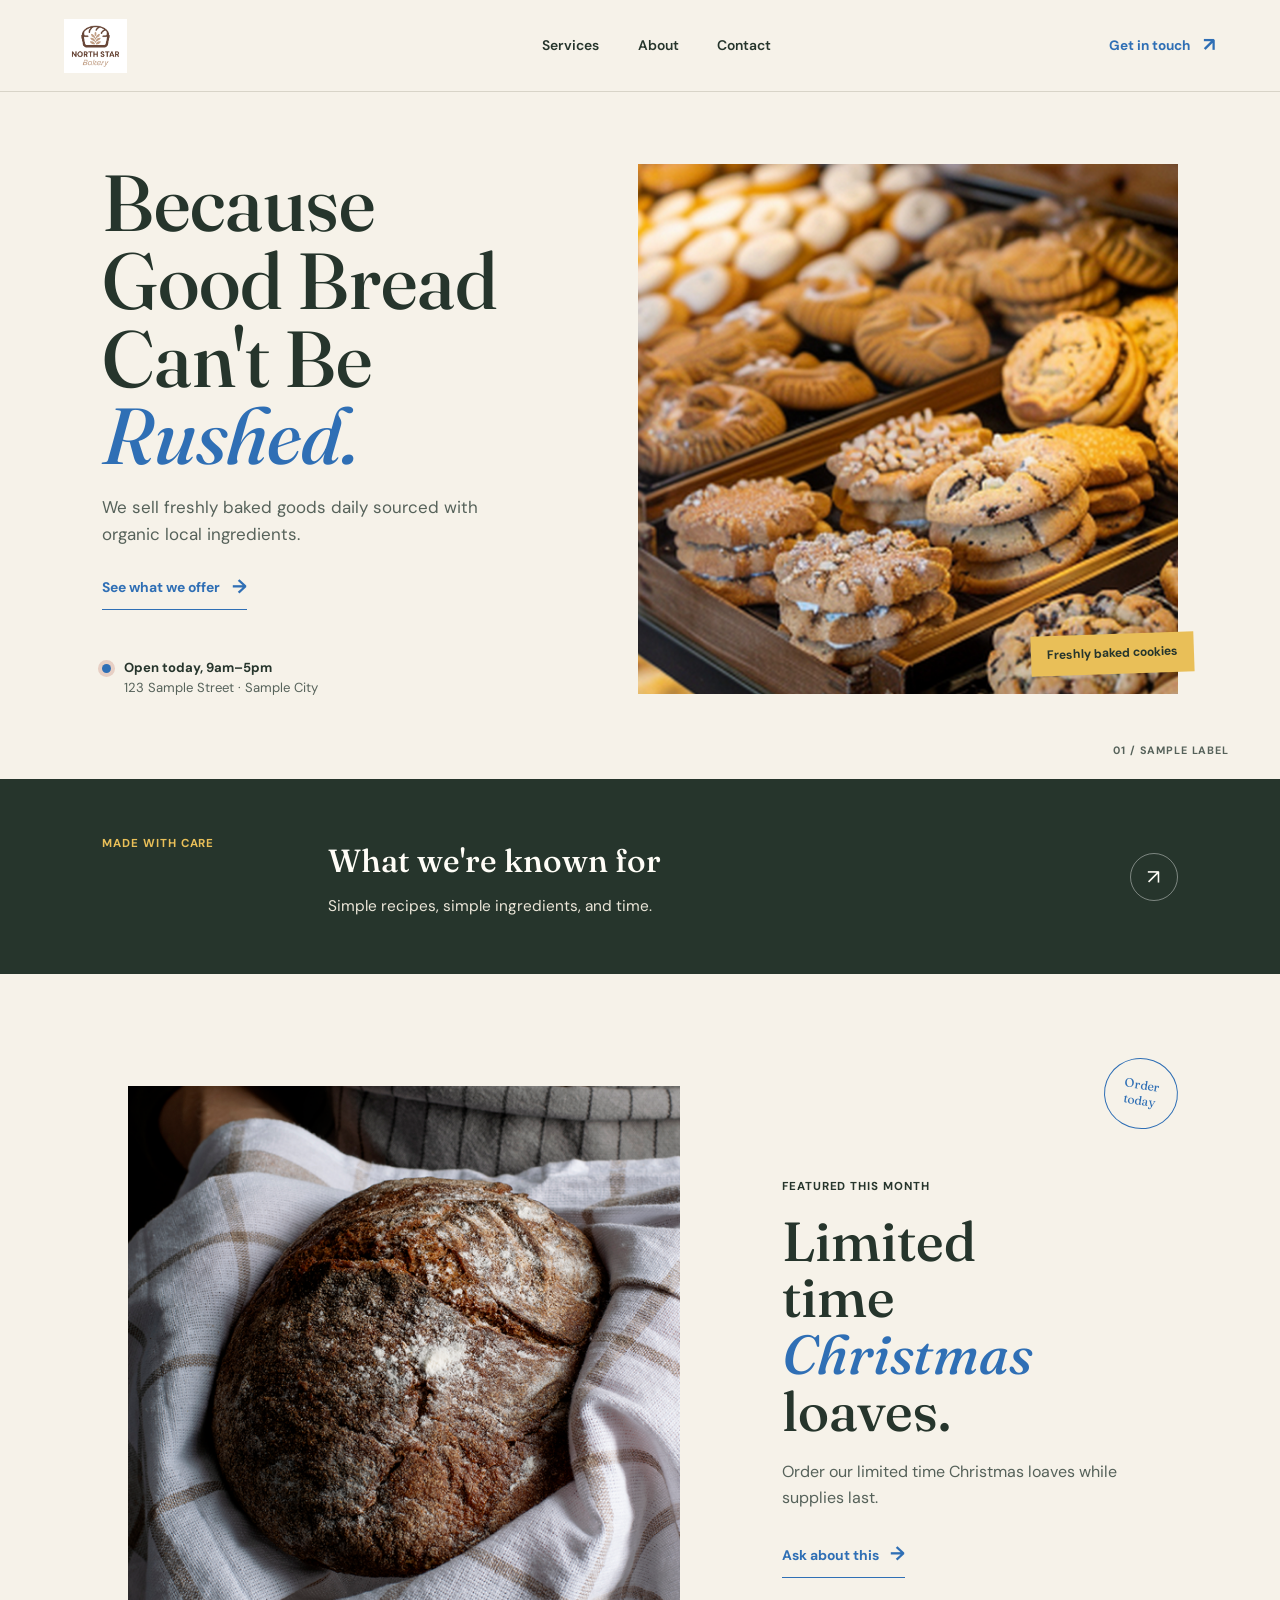
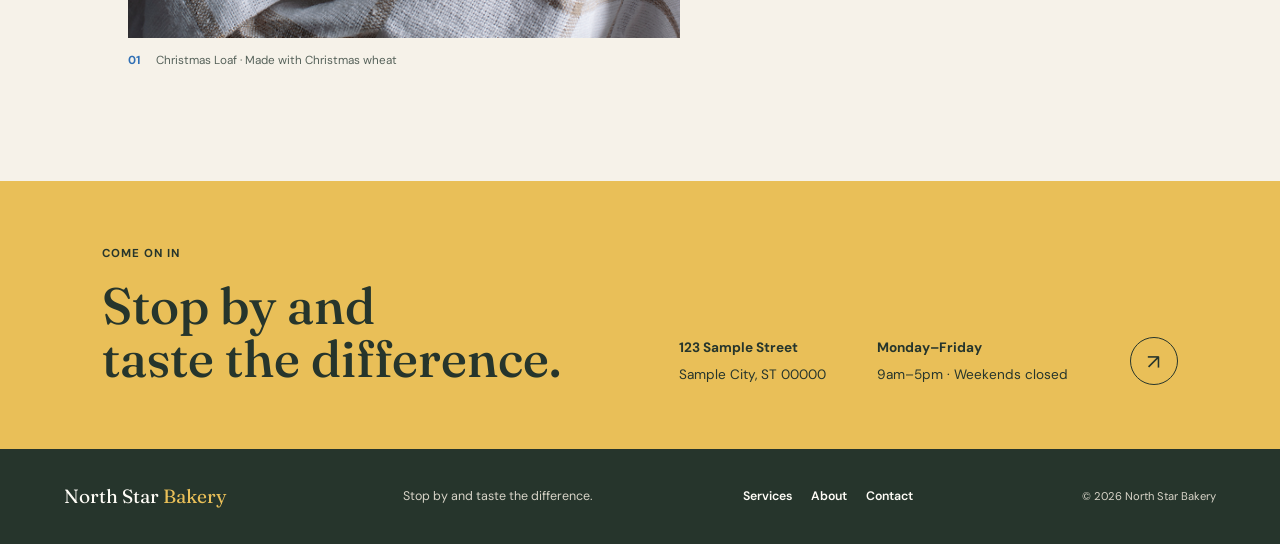
==== commit 92e1d325: "Fixes" ====
--- a/index.html
+++ b/index.html
@@ -32,6 +32,7 @@
           <p><strong>Open today, 9am–5pm</strong><br>123 Sample Street · Sample City</p>
         </div>
       </div>
+      
       <div class="hero-image-wrap">
         <picture class="hero-picture">
           <source media="(min-width: 720px)" srcset="./Bakery_c/bakery-feature-large_c.png">
@@ -46,7 +47,7 @@
       <div class="section-label">Made with care</div>
       <div>
         <h2 id="known-for">What we're known for</h2>
-        <p class="intro-band-copy">Sample text about your top strengths. Keep it to two short sentences so it stays easy to read.</p>
+        <p class="intro-band-copy">Simple recipes, simple ingredients, and time.</p>
       </div>
       <a class="round-link" href="products.html" aria-label="Explore our services"><span aria-hidden="true">↗</span></a>
     </section>
@@ -54,7 +55,7 @@
     <section class="week-feature" aria-labelledby="weekly-title">
       <figure class="loaf-figure">
         <img src="./Bakery_c/bakery-signature-loaf_c.png" alt="Baker holding a freshly baked loaf of bread" fetchpriority="high">
-        <figcaption><span>01</span> Featured item name · short description</figcaption>
+        <figcaption><span>01</span> Christmas Loaf · Made with Christmas wheat</figcaption>
       </figure>
       <div class="week-copy">
         <p class="eyebrow">Featured this month</p>
--- a/styles.css
+++ b/styles.css
@@ -1,94 +1,68 @@
-/* ==========================================================
-   STYLES.CSS: one stylesheet shared by all 4 pages
-
-   HOW THIS FILE IS ORGANIZED
-   1. Variables (:root)       colors, fonts, page margins. Change these first.
-   2. Base + components       styles for PHONES (the default, "mobile-first").
-   3. @media (min-width: 720px)   adds the TABLET / small laptop layout.
-   4. @media (min-width: 1000px)  adds the wide DESKTOP layout.
-
-   MOBILE-FIRST: write the phone layout first, then use min-width
-   queries to ADD changes as the screen gets wider.
-   LAYOUT: pages are arranged with Flexbox (display: flex).
-   On phones most sections are a column (flex-direction: column).
-   On wider screens they switch to a row.
-   ========================================================== */
-
 @import url('https://fonts.googleapis.com/css2?family=DM+Sans:wght@400;500;600;700&family=Fraunces:opsz,wght,SOFT,WONK@9..144,500,25,1;9..144,600,25,1&display=swap');
 
-/* ---------- 1. VARIABLES ---------- */
 :root {
   color-scheme: light;
 
-  /* PALETTE: 4 main colors + tints of them */
-  /* TRY IT: change --tomato to #2f6fb5 and every accent turns blue. */
   --ink: #26352c;          /* 1. deep green: text, dark bands */
   --paper: #f6f2e9;        /* 2. cream: page background */
-  --tomato: #2f6fb5;       /* 3. terracotta: links, buttons, accents */
+  --teal: #2f6fb5;       /* 3. terracotta: links, buttons, accents */
   --sun: #e9bf58;          /* 4. gold: highlight bands */
   --muted: #56625a;        /* tint of green (secondary text) */
   --white: #fffdf7;        /* tint of cream */
   --line: #d8d4c8;         /* tint of cream (borders) */
   --soft: #ebe6d9;         /* tint of cream (cards) */
 
-  /* FONTS: exactly 2 families */
   --sans: 'DM Sans', 'Trebuchet MS', sans-serif;   /* body text */
   --serif: 'Fraunces', Georgia, serif;             /* headings */
 
-  /* PAGE SIDE MARGINS: phone values. Widened in the media queries below. */
   --gutter: 1.25rem;       /* normal sections */
   --gutter-wide: 1.25rem;  /* narrower-looking sections */
 }
 
-/* ---------- 2. BASE (PHONE) STYLES ---------- */
 * { box-sizing: border-box; }
 html { scroll-behavior: smooth; }
 body { margin: 0; background: var(--paper); color: var(--ink); font-family: var(--sans); font-size: 15px; line-height: 1.6; }
 img { display: block; max-width: 100%; }
 a { color: inherit; }
-a:focus-visible, button:focus-visible, input:focus-visible, select:focus-visible, textarea:focus-visible { outline: 3px solid var(--tomato); outline-offset: 3px; }
+a:focus-visible, button:focus-visible, input:focus-visible, select:focus-visible, textarea:focus-visible { outline: 3px solid var(--teal); outline-offset: 3px; }
 .skip-link { position: absolute; left: 1rem; top: -5rem; z-index: 10; padding: .7rem 1rem; background: var(--ink); color: var(--white); }
 .skip-link:focus { top: 1rem; }
 h1, h2, h3, p, figure { margin-top: 0; }
 h1, h2, h3 { font-weight: 500; }
-h1 em, h2 em { color: var(--tomato); font-weight: 500; }
-
-/* Shared heading styles */
+h1 em, h2 em { color: var(--teal); font-weight: 500; }
+
 .home-hero h1, .page-heading h1 { margin: 0 0 1.2rem; font-family: var(--serif); font-size: 3.5rem; line-height: .98; }
 .week-copy h2, .visit-strip h2, .story-copy h2, .sourcing-section h2, .people-heading h2, .welcome-audio h2 { margin: 0 0 1.25rem; font-family: var(--serif); font-size: 2.8rem; line-height: 1.03; }
 .eyebrow { margin: 0 0 1rem; color: var(--ink); font-size: .72rem; font-weight: 700; letter-spacing: .08em; text-transform: uppercase; }
-.eyebrow-mark { display: inline-block; width: 8px; height: 8px; margin: 0 .55rem .05rem 0; border-radius: 50%; background: var(--tomato); }
-.text-link { display: inline-flex; align-items: center; gap: .7rem; padding: .4rem 0; color: var(--tomato); font-size: .87rem; font-weight: 700; text-decoration: none; border-bottom: 1px solid var(--tomato); }
+.eyebrow-mark { display: inline-block; width: 8px; height: 8px; margin: 0 .55rem .05rem 0; border-radius: 50%; background: var(--teal); }
+.text-link { display: inline-flex; align-items: center; gap: .7rem; padding: .4rem 0; color: var(--teal); font-size: .87rem; font-weight: 700; text-decoration: none; border-bottom: 1px solid var(--teal); }
 .text-link span { font-size: 1.2rem; transition: transform .2s ease; }
 .text-link:hover span { transform: translateX(4px); }
 
-/* ----- Header (flex row that wraps: logo + button on row 1, nav on row 2) ----- */
 .site-header { display: flex; flex-wrap: wrap; align-items: center; justify-content: space-between; gap: .45rem 1rem; padding: .75rem 1.15rem; border-bottom: 1px solid var(--line); background: var(--paper); }
 .brand { display: block; width: 120px; flex: 0 0 auto; }
 .brand img { width: 100%; height: 44px; object-fit: contain; object-position: left center; }
 .primary-nav { order: 3; width: 100%; display: flex; justify-content: space-between; padding-top: .6rem; border-top: 1px solid var(--line); }
 .primary-nav a, .site-footer nav a { text-decoration: none; font-size: .78rem; font-weight: 600; }
 .primary-nav a { padding: .2rem 0; }
-.primary-nav a:hover, .site-footer nav a:hover { color: var(--tomato); }
-.primary-nav a[aria-current="page"] { text-decoration: underline; text-decoration-color: var(--tomato); text-decoration-thickness: 2px; text-underline-offset: 6px; }
-.header-order { display: inline-flex; align-items: center; gap: .8rem; margin-left: auto; color: var(--tomato); font-size: .78rem; font-weight: 700; text-decoration: none; white-space: nowrap; }
+.primary-nav a:hover, .site-footer nav a:hover { color: var(--teal); }
+.primary-nav a[aria-current="page"] { text-decoration: underline; text-decoration-color: var(--teal); text-decoration-thickness: 2px; text-underline-offset: 6px; }
+.header-order { display: inline-flex; align-items: center; gap: .8rem; margin-left: auto; color: var(--teal); font-size: .78rem; font-weight: 700; text-decoration: none; white-space: nowrap; }
 .header-order span { font-size: 1.2rem; }
 
-/* ----- Home: hero (column on phones: text, then image) ----- */
 .home-hero { display: flex; flex-direction: column; gap: 2rem; position: relative; padding: 3rem 1.25rem 3.5rem; overflow: hidden; }
 .hero-copy { position: relative; z-index: 1; min-width: 0; max-width: 520px; }
 .hero-intro { max-width: 360px; color: var(--muted); font-size: .98rem; }
 .hero-hours { display: flex; gap: .8rem; align-items: flex-start; margin-top: 1.6rem; color: var(--muted); font-size: .82rem; line-height: 1.55; }
 .hero-hours p { margin: 0; }
 .hero-hours strong { color: var(--ink); }
-.open-dot { flex: 0 0 9px; width: 9px; height: 9px; margin-top: .35rem; border-radius: 50%; background: var(--tomato); box-shadow: 0 0 0 4px #a9432e33; }
+.open-dot { flex: 0 0 9px; width: 9px; height: 9px; margin-top: .35rem; border-radius: 50%; background: var(--teal); box-shadow: 0 0 0 4px #a9432e33; }
 .hero-image-wrap { position: relative; margin: 0 .4rem 0 0; aspect-ratio: 1 / 1; }
 .hero-picture { display: block; width: 100%; height: 100%; overflow: hidden; }
 .hero-picture img { width: 100%; height: 100%; object-fit: cover; }
 .image-note { position: absolute; right: -.4rem; bottom: 1rem; padding: .65rem 1rem; background: var(--sun); color: var(--ink); font-size: .76rem; font-weight: 700; transform: rotate(-2deg); }
 .hero-index { position: absolute; right: 1.25rem; bottom: 1rem; color: var(--muted); font-size: .67rem; font-weight: 700; letter-spacing: .08em; }
 
-/* ----- Home: green intro band ----- */
 .intro-band { display: flex; flex-wrap: wrap; align-items: center; gap: .8rem; padding: 2.5rem var(--gutter); background: var(--ink); color: var(--white); }
 .section-label { flex: 1 1 100%; color: var(--sun); font-size: .72rem; font-weight: 700; letter-spacing: .08em; text-transform: uppercase; }
 .intro-band > div:not(.section-label) { flex: 1 1 0; min-width: 0; }
@@ -97,17 +71,15 @@
 .round-link, .visit-arrow { display: flex; flex: 0 0 42px; width: 42px; aspect-ratio: 1; align-items: center; justify-content: center; border: 1px solid #ffffff66; border-radius: 50%; color: var(--white); font-size: 1.3rem; text-decoration: none; transition: background .2s, color .2s; }
 .round-link:hover, .visit-arrow:hover { background: var(--sun); color: var(--ink); }
 
-/* ----- Home: featured item (column on phones) ----- */
 .week-feature { display: flex; flex-direction: column; gap: 2.5rem; position: relative; padding: 4rem 1.25rem 4.5rem; }
 .loaf-figure { margin: 0; }
 .loaf-figure img { width: 100%; max-height: 590px; object-fit: cover; }
 .loaf-figure figcaption { display: flex; gap: 1rem; margin-top: .8rem; color: var(--muted); font-size: .73rem; }
-.loaf-figure figcaption span { color: var(--tomato); font-weight: 700; }
+.loaf-figure figcaption span { color: var(--teal); font-weight: 700; }
 .week-copy { max-width: 460px; }
 .week-copy > p:not(.eyebrow) { margin-bottom: 1.4rem; color: var(--muted); }
-.week-stamp { position: absolute; top: 2.8rem; right: 1.5rem; padding: 1.15rem; border: 1px solid var(--tomato); border-radius: 50%; background: var(--paper); color: var(--tomato); font-family: var(--serif); font-size: .65rem; line-height: 1.3; text-align: center; transform: rotate(9deg); }
-
-/* ----- Home: gold visit strip ----- */
+.week-stamp { position: absolute; top: 2.8rem; right: 1.5rem; padding: 1.15rem; border: 1px solid var(--teal); border-radius: 50%; background: var(--paper); color: var(--teal); font-family: var(--serif); font-size: .65rem; line-height: 1.3; text-align: center; transform: rotate(9deg); }
+
 .visit-strip { display: flex; flex-wrap: wrap; align-items: flex-end; gap: 1.5rem; padding: 2.8rem var(--gutter); background: var(--sun); }
 .visit-strip > div:first-child { flex: 1 1 100%; }
 .visit-strip .eyebrow { color: var(--ink); }
@@ -117,7 +89,6 @@
 .visit-details strong { display: inline-block; margin-bottom: .3rem; }
 .visit-arrow { border-color: var(--ink); color: var(--ink); }
 
-/* ----- Footer (2x2 on phones, one row on desktop) ----- */
 .site-footer { display: flex; flex-wrap: wrap; align-items: center; justify-content: space-between; gap: .9rem; padding: 1.5rem 1.25rem; background: var(--ink); color: var(--white); }
 .site-footer > * { flex: 1 1 40%; }
 .footer-brand { font-family: var(--serif); font-size: 1.2rem; text-decoration: none; }
@@ -127,14 +98,12 @@
 .site-footer nav a { font-size: .7rem; }
 .site-footer small { color: var(--line); font-size: .65rem; text-align: right; }
 
-/* ----- Inner pages: heading ----- */
 .inner-page { min-height: 70vh; }
 .page-heading { display: flex; flex-direction: column; padding: 3.5rem 1.25rem 3rem; }
 .page-heading > p:last-child { max-width: 460px; margin: 0; color: var(--muted); }
 .about-heading { padding-bottom: 3rem; }
 .contact-heading { padding-bottom: 2.5rem; }
 
-/* ----- Services page ----- */
 .menu-feature { display: flex; flex-direction: column; margin-inline: 1.25rem; background: var(--ink); color: var(--white); }
 .menu-feature img { width: 100%; height: 250px; object-fit: cover; }
 .menu-feature div { padding: 1.4rem; }
@@ -143,7 +112,7 @@
 .menu-list { display: flex; flex-direction: column; gap: 2.8rem; padding: 3.5rem 1.25rem; }
 .menu-category { flex: 1 1 0; min-width: 0; }
 .category-heading { display: flex; flex-wrap: wrap; align-items: baseline; gap: .3rem .75rem; padding-bottom: .8rem; border-bottom: 1px solid var(--ink); }
-.category-heading > span { color: var(--tomato); font-size: .72rem; font-weight: 700; }
+.category-heading > span { color: var(--teal); font-size: .72rem; font-weight: 700; }
 .category-heading h2 { flex: 1 1 auto; margin: 0; font-family: var(--serif); font-size: 1.8rem; }
 .price-range { margin: 0; color: var(--muted); font-size: .75rem; }
 .category-intro { margin: .9rem 0 1.3rem; color: var(--muted); font-size: .82rem; }
@@ -156,7 +125,6 @@
 .callout-band { display: flex; flex-direction: column; align-items: flex-start; gap: 1rem; padding: 1.5rem 1.25rem; background: var(--soft); }
 .callout-band p { margin: 0; font-family: var(--serif); font-size: 1.3rem; }
 
-/* ----- About page ----- */
 .story-layout { display: flex; flex-direction: column; gap: 2rem; padding: 0 1.25rem 4rem; }
 .story-image { width: 100%; max-height: 360px; object-fit: cover; }
 .story-copy { max-width: 430px; }
@@ -173,7 +141,7 @@
 .people-list { flex: 1 1 0; }
 .people-list article { display: flex; gap: 1rem; padding: 1.2rem 0; border-bottom: 1px solid var(--line); }
 .people-list article:first-child { border-top: 1px solid var(--line); }
-.people-list article > span { flex: 0 0 2rem; padding-top: .25rem; color: var(--tomato); font-size: .72rem; font-weight: 700; }
+.people-list article > span { flex: 0 0 2rem; padding-top: .25rem; color: var(--teal); font-size: .72rem; font-weight: 700; }
 .people-list h3 { margin: 0; font-family: var(--serif); font-size: 1.3rem; }
 .people-list p { margin: .2rem 0 0; color: var(--muted); font-size: .8rem; }
 .welcome-audio { display: flex; flex-direction: column; gap: 1.5rem; padding: 2.7rem 1.25rem; background: var(--sun); }
@@ -183,24 +151,23 @@
 .audio-box audio { width: 100%; }
 .audio-box span { display: block; margin-top: .45rem; color: var(--ink); font-size: .72rem; }
 
-/* ----- Contact page ----- */
 .contact-layout { display: flex; flex-direction: column; gap: 3rem; padding: 0 1.25rem 4rem; }
 .request-section { min-width: 0; }
 .request-section h2 { margin: 0 0 2rem; font-family: var(--serif); font-size: 1.7rem; }
 .request-section .eyebrow { margin-bottom: .6rem; }
 fieldset { margin: 0 0 1.8rem; padding: 0; border: 0; min-width: 0; }
 legend { padding: 0; margin-bottom: 1rem; font-family: var(--serif); font-size: 1.15rem; font-weight: 500; color: var(--ink); }
-legend::after { content: ""; display: block; width: 2.5rem; height: 2px; margin-top: .4rem; background: var(--tomato); }
+legend::after { content: ""; display: block; width: 2.5rem; height: 2px; margin-top: .4rem; background: var(--teal); }
 .form-row { display: flex; flex-direction: column; }
 .field { margin-bottom: 1.2rem; min-width: 0; }
 .field label { display: block; margin-bottom: .45rem; font-size: .79rem; font-weight: 700; }
-.field label > span:not(.optional) { color: var(--tomato); }
+.field label > span:not(.optional) { color: var(--teal); }
 .optional { margin-left: .35rem; color: var(--muted); font-size: .7rem; font-weight: 400; }
 .field input, .field select, .field textarea { width: 100%; min-height: 48px; padding: .7rem .8rem; border: 1px solid var(--muted); border-radius: 0; background: var(--white); color: var(--ink); font: inherit; font-size: .85rem; }
 .field textarea { min-height: 100px; resize: vertical; }
 .field input::placeholder, .field textarea::placeholder { color: var(--muted); }
 .form-note { margin: .3rem 0 1.4rem; color: var(--muted); font-size: .75rem; }
-.submit-button { display: inline-flex; align-items: center; gap: 1.2rem; min-height: 50px; padding: .7rem 1.15rem; border: 0; background: var(--tomato); color: var(--white); font: 700 .85rem var(--sans); cursor: pointer; }
+.submit-button { display: inline-flex; align-items: center; gap: 1.2rem; min-height: 50px; padding: .7rem 1.15rem; border: 0; background: var(--teal); color: var(--white); font: 700 .85rem var(--sans); cursor: pointer; }
 .submit-button span { font-size: 1.2rem; transition: transform .2s ease; }
 .submit-button:hover { background: var(--ink); }
 .submit-button:hover span { transform: translateX(4px); }
@@ -216,10 +183,6 @@
 .hours-list dt { font-weight: 700; }
 .hours-list dd { margin: 0; color: var(--muted); }
 
-/* ==========================================================
-   3. TABLET / SMALL LAPTOP  (720px and wider)
-   Columns that were stacked now sit side by side.
-   ========================================================== */
 @media (min-width: 720px) {
   :root {
     --gutter: clamp(1.25rem, 8vw, 8.5rem);
@@ -230,7 +193,6 @@
   .home-hero h1, .page-heading h1 { font-size: clamp(3.25rem, 6.2vw, 6rem); }
   .week-copy h2, .visit-strip h2, .story-copy h2, .sourcing-section h2, .people-heading h2, .welcome-audio h2 { font-size: clamp(2.4rem, 4.3vw, 4.2rem); }
 
-  /* Header: logo | nav | button on one row */
   .site-header { flex-wrap: nowrap; gap: 1.5rem; min-height: 92px; padding: 1rem clamp(1.25rem, 5vw, 5.25rem); }
   .brand { width: 140px; }
   .brand img { height: 54px; }
@@ -238,7 +200,6 @@
   .primary-nav a, .site-footer nav a { font-size: .87rem; }
   .header-order { margin-left: 0; font-size: .85rem; }
 
-  /* Hero: text left, image right */
   .home-hero { flex-direction: row; align-items: center; gap: clamp(2rem, 6vw, 6.25rem); min-height: 590px; padding: 4.5rem var(--gutter) 5rem; }
   .hero-copy { flex: 0.92 1 0; }
   .hero-intro { max-width: 420px; font-size: 1.06rem; }
@@ -308,10 +269,6 @@
   .form-row .field { flex: 1 1 0; }
 }
 
-/* ==========================================================
-   4. DESKTOP  (1000px and wider)
-   Contact page: form and location card sit side by side.
-   ========================================================== */
 @media (min-width: 1000px) {
   .contact-layout { flex-direction: row; align-items: flex-start; }
   .request-section { flex: 1.2 1 0; }
